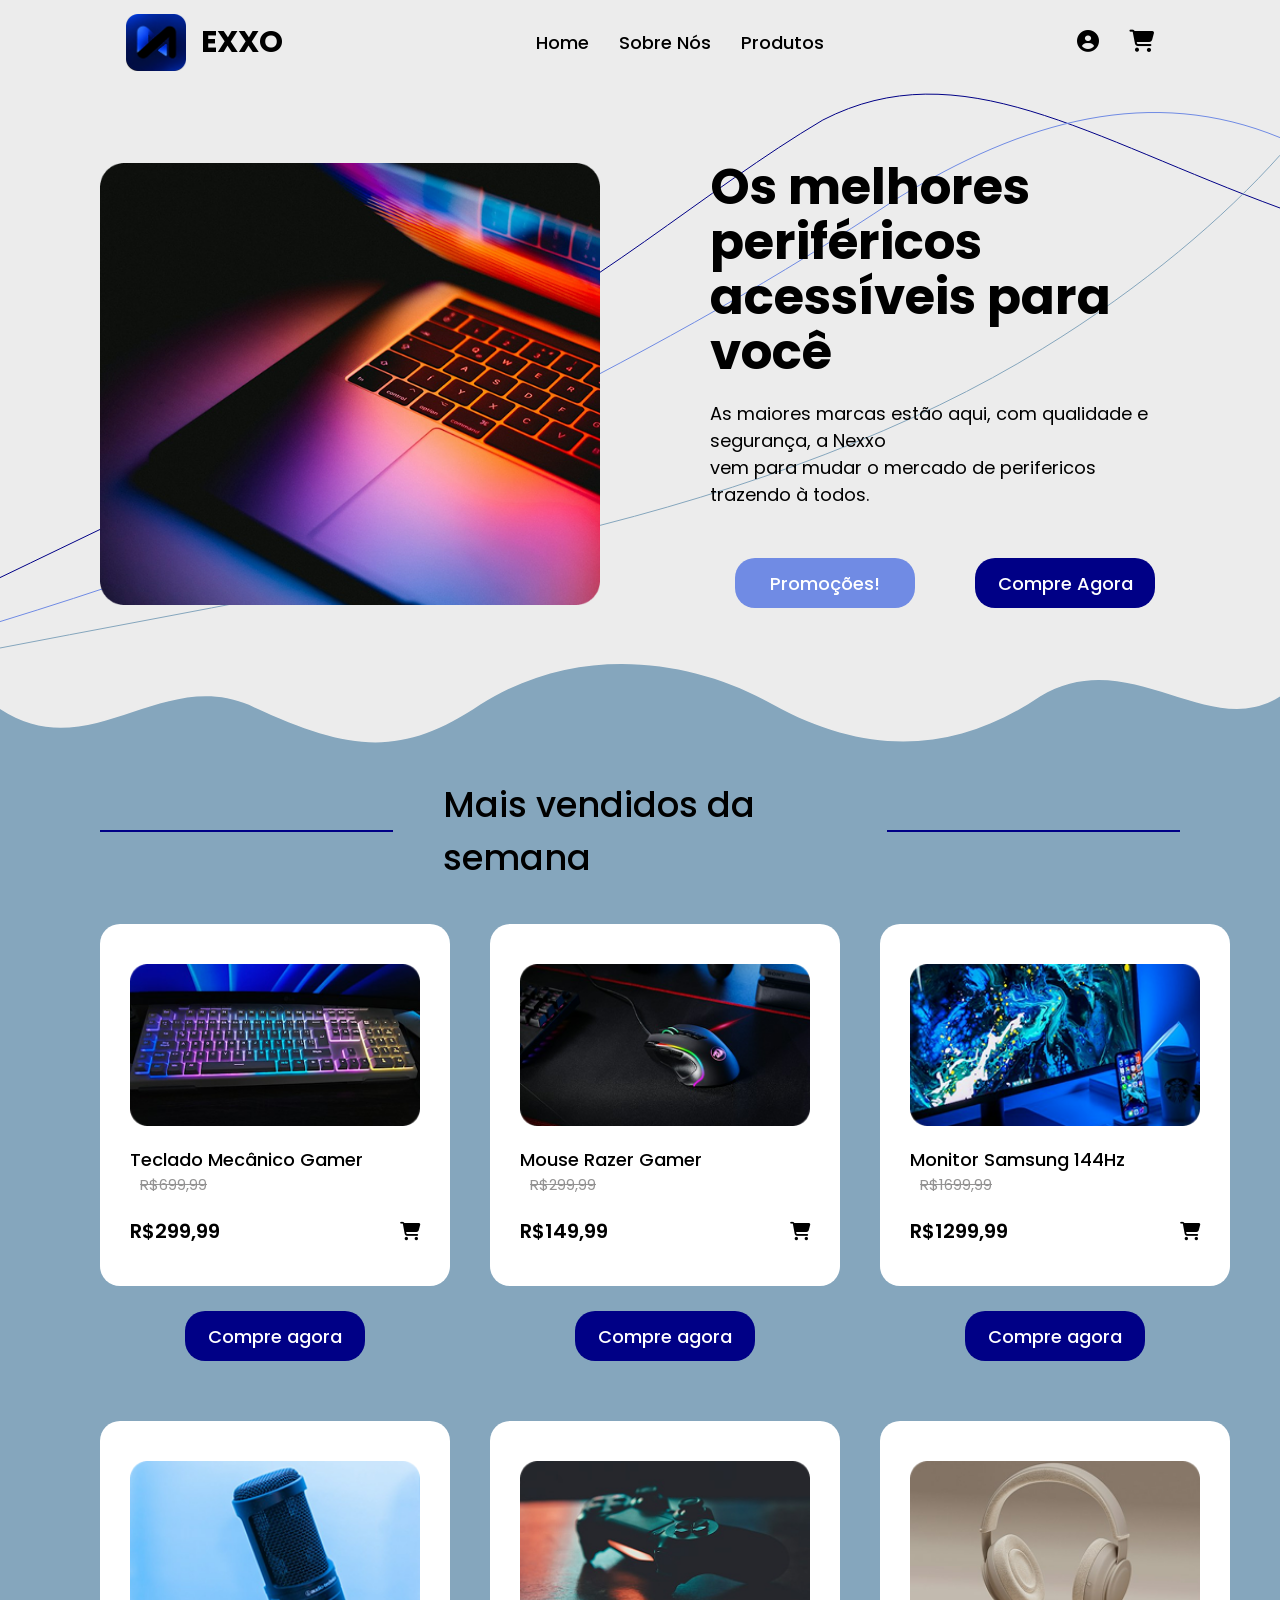
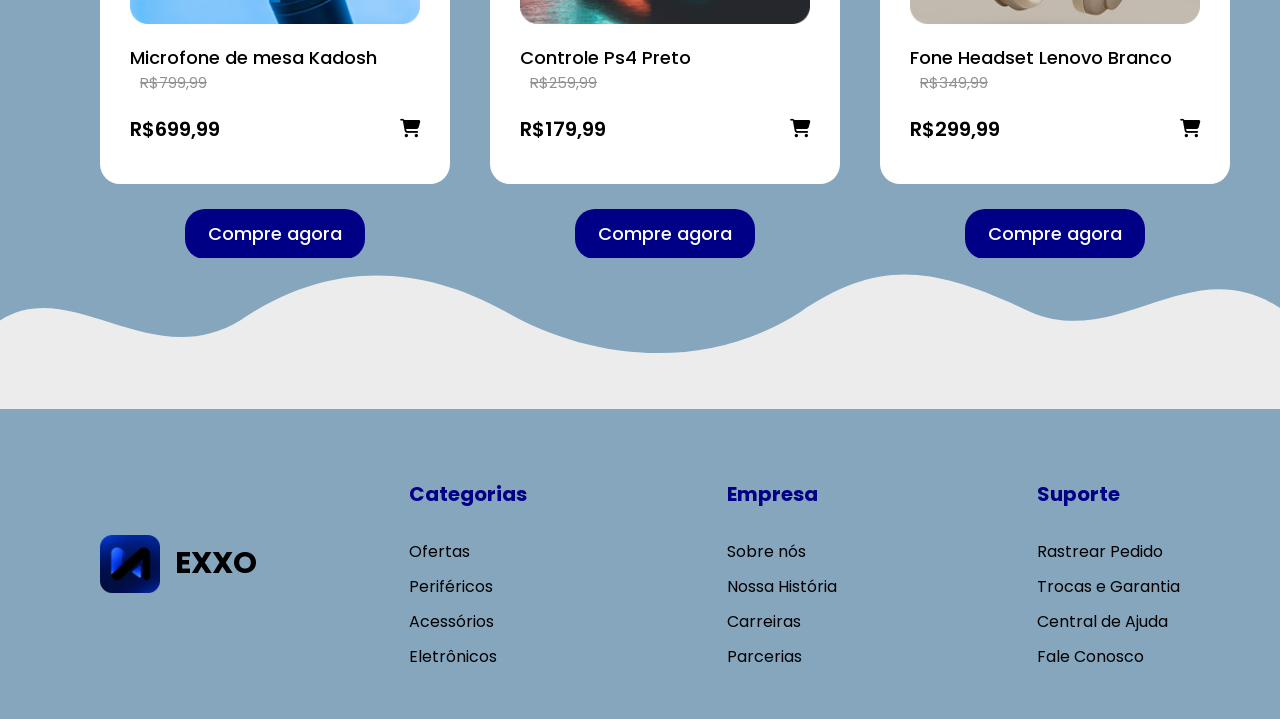
==== index.html @ 0039ce67 "Add files via upload" ====
<!DOCTYPE html>
<html lang="pt-br">

<head>
    <meta charset="UTF-8">
    <meta name="viewport" content="width=device-width, initial-scale=1.0">
    <link rel="preconnect" href="https://fonts.googleapis.com">
    <link rel="stylesheet" href="css/style.css">
    <link rel="preconnect" href="https://fonts.gstatic.com" crossorigin>
    <link rel="shortcut icon" href="img/favicon-16x16.png" type="image/x-icon">
    <link
        href="https://fonts.googleapis.com/css2?family=Intel+One+Mono:ital,wght@0,300..700;1,300..700&family=Poppins:ital,wght@0,100;0,200;0,300;0,400;0,500;0,600;0,700;0,800;0,900;1,100;1,200;1,300;1,400;1,500;1,600;1,700;1,800;1,900&display=swap"
        rel="stylesheet">
    <link rel="stylesheet" href="https://cdnjs.cloudflare.com/ajax/libs/font-awesome/6.5.0/css/all.min.css">

    <title>Home | Nexxo</title>
</head>

<body>
    <header>
        <div class="LogoHeader">
            <img src="img/LogoNexxo.png" alt="Logo da empresa Nexxo">
            <p class="NomeEmpresa">EXXO</p>
        </div>

        <nav>
            <ol>
                <li><a href="">Home</a></li>
                <li><a href="">Sobre Nós</a></li>
                <li><a href="Compra.html">Produtos</a></li>
            </ol>
        </nav>

        <div class="IconesHeader">
            <a href="Login.html">
                <i class="fa-solid fa-circle-user"></i>
            </a>

            <a href="">
                <i class="fa-solid fa-cart-shopping"></i>
            </a>
        </div>
    </header>

    <main class="PaginaHome">

        <section class="HeroSection">

            <svg class="LinhasDecorativas" viewBox="0 0 1400 600" preserveAspectRatio="none">

                <path d="M0 520
           C180 430, 320 360, 480 280
           C650 195, 770 80, 900 0
           C1050 -80, 1190 20, 1400 100" class="LinhaDecorativa LinhaEscura">
                </path>

                <path d="M0 570
           C220 500, 390 430, 560 340
           C730 250, 850 180, 980 90
           C1120 0, 1260 -40, 1400 20" class="LinhaDecorativa LinhaRoxa">
                </path>

                <path d="M0 600
           C200 560, 420 520, 620 470
           C820 420, 1000 350, 1140 260
           C1250 190, 1340 110, 1400 40" class="LinhaDecorativa LinhaClara">
                </path>

            </svg>

            <img src="img/ImgPrincipal.png" alt="">

            <div class="TextosBotoes">
                <h1 class="Branding">Os melhores periféricos<br> acessíveis para você</h1>

                <p class="Descricao">As maiores marcas estão aqui, com qualidade e segurança, a Nexxo<br> vem para mudar
                    o mercado de perifericos trazendo à todos.</p>

                <div class="Botoes">
                    <a class="BotaoPromo" href="">Promoções!</a>

                    <a class="BotaoCompre" href="">Compre Agora</a>
                </div>
            </div>

        </section>

        <section class="Dashboard">

            <svg class="Onda OndaTopo" viewBox="0 0 1440 120" preserveAspectRatio="none">

                <path d="
            M0,60
            C100,130 180,10 280,55
            C390,110 450,120 540,55
            C650,-20 780,0 870,55
            C980,120 1080,110 1170,45
            C1270,-20 1360,100 1440,45
            L1440,120
            L0,120
            Z
        " />
            </svg>

            <div class="TituloSecao">
                <h3>Mais vendidos da semana</h3>
            </div>

            <div class="Produtos">

                <div class="Produto">
                    <div class="CardProduto">
                        <img src="img/ImgTeclado.png" alt="Teclado Mecanico Rgb">
                        <P class="Tipo">Teclado Mecânico Gamer</P>
                        <p class="Desconto">R$699,99</p>

                        <div class="PrecoCarrinho">
                            <p class="Preco">R$299,99</p>

                            <a href="">
                                <i class="fa-solid fa-cart-shopping"></i>
                            </a>
                        </div>
                    </div>
                    <a class="ComprarAgora" href="">
                        Compre agora
                    </a>
                </div>

                <div class="Produto">
                    <div class="CardProduto">
                        <img src="img/ImgMouse.png" alt="Mouse Gamer da empresa Razer">
                        <P class="Tipo">Mouse Razer Gamer</P>
                        <p class="Desconto">R$299,99</p>

                        <div class="PrecoCarrinho">
                            <p class="Preco">R$149,99</p>

                            <a href="">
                                <i class="fa-solid fa-cart-shopping"></i>
                            </a>
                        </div>
                    </div>
                    <a class="ComprarAgora" href="">
                        Compre agora
                    </a>
                </div>

                <div class="Produto">
                    <div class="CardProduto">
                        <img src="img/ImgMonitor.png" alt="Monitor Samsung 24 polegadas e 144Hz">
                        <P class="Tipo">Monitor Samsung 144Hz</P>
                        <p class="Desconto">R$1699,99</p>

                        <div class="PrecoCarrinho">
                            <p class="Preco">R$1299,99</p>

                            <a href="">
                                <i class="fa-solid fa-cart-shopping"></i>
                            </a>
                        </div>
                    </div>
                    <a class="ComprarAgora" href="Compra.html">
                        Compre agora
                    </a>
                </div>

                <div class="Produto">
                    <div class="CardProduto">
                        <img src="img/ImgMicrofone.png" alt="Microfone preto de mesa da marca Kadosh">
                        <P class="Tipo">Microfone de mesa Kadosh</P>
                        <p class="Desconto">R$799,99</p>

                        <div class="PrecoCarrinho">
                            <p class="Preco">R$699,99</p>

                            <a href="">
                                <i class="fa-solid fa-cart-shopping"></i>
                            </a>
                        </div>
                    </div>
                    <a class="ComprarAgora" href="">
                        Compre agora
                    </a>
                </div>

                <div class="Produto">
                    <div class="CardProduto">
                        <img src="img/ImgControle.png" alt="Controle preto de Playstation 4">
                        <P class="Tipo">Controle Ps4 Preto</P>
                        <p class="Desconto">R$259,99</p>

                        <div class="PrecoCarrinho">
                            <p class="Preco">R$179,99</p>

                            <a href="">
                                <i class="fa-solid fa-cart-shopping"></i>
                            </a>
                        </div>
                    </div>
                    <a class="ComprarAgora" href="">
                        Compre agora
                    </a>
                </div>

                <div class="Produto">
                    <div class="CardProduto">
                        <img src="img/ImgFone.png" alt="Fone Headset Branco Lenovo">
                        <P class="Tipo">Fone Headset Lenovo Branco</P>
                        <p class="Desconto">R$349,99</p>

                        <div class="PrecoCarrinho">
                            <p class="Preco">R$299,99</p>

                            <a href="">
                                <i class="fa-solid fa-cart-shopping"></i>
                            </a>
                        </div>
                    </div>
                    <a class="ComprarAgora" href="">
                        Compre agora
                    </a>
                </div>
            </div>

            <svg class="Onda OndaBaixo" viewBox="0 0 1440 120" preserveAspectRatio="none">

                <path d="
            M0,60
            C100,130 180,10 280,55
            C390,110 450,120 540,55
            C650,-20 780,0 870,55
            C980,120 1080,110 1170,45
            C1270,-20 1360,100 1440,45
            L1440,120
            L0,120
            Z
        " />
            </svg>
        </section>
    </main>

    <footer>
        <div class="LogoFooter">
            <img src="img/LogoNexxo.png" alt="Logo da empresa Nexxo">
            <p class="NomeEmpresa">EXXO</p>
        </div>

        <div class="Informacoes">

            <div class="CategoriasFooter">
                <h3 class="FooterDivisao">Categorias</h3>
                <a href="">Ofertas</a>
                <a href="">Periféricos</a>
                <a href="">Acessórios</a>
                <a href="">Eletrônicos</a>
            </div>

            <div class="EmpresaFooter">
                <h3 class="FooterDivisao">Empresa</h3>
                <a href="">Sobre nós</a>
                <a href="">Nossa História</a>
                <a href="">Carreiras</a>
                <a href="">Parcerias</a>
            </div>

            <div class="SuporteFooter">
                <h3 class="FooterDivisao">Suporte</h3>
                <a href="">Rastrear Pedido</a>
                <a href="">Trocas e Garantia</a>
                <a href="">Central de Ajuda</a>
                <a href="">Fale Conosco</a>
            </div>

        </div>
    </footer>
</body>

</html>
---- css/style.css ----
*{
    box-sizing: border-box;
    font-family: "Poppins", sans-serif;   
}
body{
    background-color: #ECECEC;
    margin: 0;
}
header{
    display: flex;
    align-items: center;
    justify-content: space-around;
    background-color: #ECECEC;
    position: fixed;
    top: 0;
    width: 100%;
    height: 85px;
    left: 0;
    z-index: 10;
}
.PaginaHome{
    padding-top: 120px;
}
.LogoHeader{
    display: flex;
    align-items: center;
    gap: 15px;
    margin: 0;
}
.LogoHeader img{
    width: 60px;
}
.NomeEmpresa{
    font-size: 30px;
    font-weight: 700;
    cursor: default;
}

nav ol{
    display: flex;
    gap: 30px;
    list-style-type: none;
    margin: 0;
    padding: 0;
}
nav a{
    text-decoration: none;
    font-size: 18px;
    font-weight: 500;
    color: black;
    position: relative;
}
nav a::after {
    content: "";
    position: absolute;
    width: 0;
    height: 2px;
    left: 0;
    bottom: -5px;
    background-color: #000086;
    transition: 0.3s;
}

nav a:hover::after {
    width: 100%;
}
.IconesHeader {
    display: flex;
    gap: 30px;
}
.IconesHeader i{
    font-size: 22px;
    color: black;
    transition: 0.3s;
}
.IconesHeader i:hover{
    color: #708BE4;
}
.HeroSection{
    display: flex;
    align-items: center;
    margin: 40px 100px 0;
    gap: 110px;
    position: relative
}
.LinhasDecorativas {
    position: absolute;
    top: -40px;
    left: -100px;
    width: calc(100% + 200px);
    height: calc(100% + 80px);
    z-index: 0;
    pointer-events: none;
    overflow: visible;
}

.LinhaDecorativa {
    fill: none;
    stroke: #708BE4;
    stroke-width: 1;
    vector-effect: non-scaling-stroke;
}
.LinhaEscura{
    stroke: #000086;
}
.LinhaClara{
    stroke: #85A6BD;
}
.HeroSection img{
    width: 500px;
    position: relative;
    z-index: 1;
}
.Branding{
    font-size: 50px;
    line-height: 1.1;
    margin: 0 0 20px 0;
    position: relative;
    z-index: 1;
}
.Descricao{
    font-size: 18px;
    margin: 0 0 50px 0;
    position: relative;
    z-index: 1;
}
.Botoes{
    display: flex;
    justify-content: center;
    gap: 60px;
    position: relative;
    z-index: 1;
}
.BotaoPromo{
    background-color: #708BE4;
    font-weight: 500;
    font-size: 18px;
    width: 180px;
    height: 50px;
    display: flex;
    justify-content: center;
    align-items: center;
    color: white;
    text-decoration: none;
    border-radius: 20px;
    transition: 0.3s;
}
.BotaoPromo:hover{
    opacity: 0.7;
    font-size: 20px;
    width: 190px;
    height: 55px;
}
.BotaoCompre{
    background-color: #000086;
    font-weight: 500;
    font-size: 18px;
    width: 180px;
    height: 50px;
    display: flex;
    justify-content: center;
    align-items: center;
    color: white;
    text-decoration: none;
    border-radius: 20px;
    transition: 0.3s;
}
.BotaoCompre:hover{
    opacity: 0.7;
    font-size: 20px;
    width: 190px;
    height: 55px;
}
.Dashboard{
    background-color: #85A6BD;
    position: relative;
    margin-top: 150px;
}
.Onda {
    position: absolute;
    left: 0;
    width: 100%;
    height: 100px;
    display: block;
}
.Onda path {
    fill: #85A6BD;
}
.OndaTopo {
    top: -99px;
}
.OndaBaixo {
    bottom: -99px;
    transform: rotate(180deg);
}
.TituloSecao{
    display: flex;
    justify-content: center;
    align-items: center;
    gap: 50px;
    margin: 20px 100px 0;
}
.TituloSecao::before,
.TituloSecao::after{
    content: "";
    width: 350px;
    height: 2px;
    background-color: #000086;
    margin: 20px 0 0;
}
.TituloSecao h3 {
    margin: 20px 0 0;
    font-size: 35px;
    font-weight: 500;
}
.Produtos{
    margin: 40px 100px 20px;
    display: grid;
    justify-content: space-between;
    grid-template-columns: repeat(3, 350px);
    column-gap: 40px;
    row-gap: 60px;
}
.Produto{
    display: flex;
    flex-direction: column;
    align-items: center;
}
.CardProduto{
    background-color: white;
    width: 350px;
    display: flex;  
    flex-direction: column;
    border-radius: 20px;
    padding: 40px 30px;
}
.Tipo{
    font-size: 18px;
    font-weight: 500;
    margin: 20px 0 0;
}
.Desconto{
    font-size: 15px;
    margin: 0 10px 0;
    color: #939292;
    text-decoration: line-through;
}
.PrecoCarrinho{
    display: flex;
    justify-content: space-between;
    align-items: center;
    margin-top: 20px;
    width: 100%;
    font-weight: 600;
}
.Preco{
    font-size: 20px;
    margin: 0;
}
.PrecoCarrinho a{
    color: black;
    font-size: 18px;
    transition: 0.3s;
}
.PrecoCarrinho a:hover{
    color: #708BE4;
}
.ComprarAgora{
    background-color: #000086;
    font-weight: 500;
    font-size: 18px;
    width: 180px;
    height: 50px;
    display: flex;
    justify-content: center;
    align-items: center;
    color: white;
    text-decoration: none;
    border-radius: 20px;
    margin-top: 25px;
    transition: 0.3s;
}
.ComprarAgora:hover{
    opacity: 0.7;
    font-size: 20px;
    width: 190px;
}
footer{
    background-color: #85A6BD;
    display: flex;
    align-items: center;
    justify-content: space-between;
    margin: 150px 0 0;
    padding: 50px 100px;
}
.LogoFooter{
    display: flex;
    align-items: center;
    gap: 15px;
    margin: 0;
}
.LogoFooter img{
    width: 60px;
}
.Informacoes {
    display: flex;
    gap: 200px;
}
.CategoriasFooter,
.EmpresaFooter,
.SuporteFooter {
    display: flex;
    flex-direction: column;
    gap: 10px;
}
.FooterDivisao{
    color: #000086;
    cursor: default;
    font-size: 20px;
}
.Informacoes a{
    font-size: 16px;
    text-decoration: none;
    color: black;
     transition: 0.2s;
}
.Informacoes a:hover {
    color: #ffffff;
}

/* Pagina de Login */
.Login {
    display: flex;
    width: 100%;
    height: 100vh;
    position: relative;
    overflow: hidden;

    background:
        radial-gradient(
            circle at 22% 45%,
            rgba(112, 139, 228, 0.20),
            transparent 32%
        ),
        radial-gradient(
            circle at 42% 70%,
            rgba(133, 166, 189, 0.18),
            transparent 30%
        ),
        #ECECEC;
}
.DadosLogin {
    width: 50%;

    display: flex;
    justify-content: center;
    align-items: center;
    position: relative;
    z-index: 2;
}
.CaixaLogin {
    width: 430px;
    display: flex;
    flex-direction: column;
    align-items: center;
    padding: 40px 35px;
    background: rgba(255, 255, 255, 0.16);
    backdrop-filter: blur(14px);
    -webkit-backdrop-filter: blur(14px);
    border: 1px solid rgba(255, 255, 255, 0.55);
    border-radius: 20px;
    box-shadow:
        0 8px 32px rgba(0, 0, 0, 0.08),
        inset 0 1px 0 rgba(255, 255, 255, 0.45);
}
.TopoLogin {
    width: 100%;
    display: flex;
    align-items: center;
    justify-content: center;
    gap: 30px;
}

.TopoLogin h2 {
    margin: 0;
    font-size: 20px;
}
.LinkHome {
    color: black;
    text-decoration: none;
    font-size: 20px;
    transition: 0.3s;
}
.LinkHome:hover {
    color: #85A6BD;
}
.Formulario{
    margin-top: 20px;
    display: flex;
    flex-direction: column;
    align-items: center;
    gap: 20px;
}
.Campo{
    display: flex;
    flex-direction: column;
    width: 350px;
}
.Campo label{
    font-size: 18px;
    margin-bottom: 8px;
}
.Campo input{
    width: 100%;
    height: 50px;
    border: 1px solid rgba(133, 166, 189, 0.8);
    border-radius: 8px;
    background: rgba(255, 255, 255, 0.30);
    padding: 0 15px;
    font-size: 15px;
    outline: none;
    border-radius: 10px;
    transition: 0.3s;
}
.Campo input:focus {
    border-color: #708BE4;
    background: rgba(255, 255, 255, 0.50);
    box-shadow: 0 0 0 3px rgba(112, 139, 228, 0.12);
}
.AcessarConta{
    width: 250px;
    height: 40px;
    border-radius: 10px;
    background-color: #000086;
    border: none;
    cursor: pointer;
    font-size: 16px;
    margin-top: 20px;
    font-weight: 500;
    color: white;
    transition: 0.3s;
}
.AcessarConta:hover{
    opacity: 0.7;
}
.ContaGoogle{
    display: flex;
    flex-direction: column;
    align-items: center;
    margin-top: 20px;
    
}
.EntrarCriarConta a{
    text-decoration: none;
    color: #000086;
    cursor: pointer;
    transition: 0.3s;
}
.EntrarCriarConta a:hover{
    color: #708BE4;
}
.Google{
    width: 220px;
    height: 40px;
    border-radius: 10px;
    background-color: #708BE4;
    border: none;
    cursor: pointer;
    font-size: 16px;
    font-weight: 500;
    color: white;
    transition: 0.3s;
    display: flex;
    align-items: center;
    justify-content: center;
    gap: 10px;
}
.Google:hover{
    opacity: 0.7;
}
.ImgLogin{
    width: 50%;
    height: 100vh;
}
.ImgLogin img{
    width: 100%;
    height: 100%;
    object-fit: cover;
    display: block;
}
.OndaLogin {
    position: absolute;
    left: 0;
    width: 100%;
    height: 100px;
    z-index: 5;
    pointer-events: none;
}
.OndaLogin path {
    fill: #85A6BD;
}
.OndaLoginTopo {
    top: 0;
    transform: rotate(180deg);
}
.OndaLoginBaixo {
    bottom: 0;
}             

/* PAGINA DE CRIAR CONTA */
.CriarConta {
    width: 100%;
    height: 100vh;
    position: relative;
    overflow: hidden;
    display: flex;
    justify-content: center;
    align-items: center;
    background:
        radial-gradient(
            circle at 25% 40%,
            rgba(112, 139, 228, 0.20),
            transparent 30%
        ),
        radial-gradient(
            circle at 75% 65%,
            rgba(133, 166, 189, 0.25),
            transparent 35%
        ),
        #ECECEC;
}
.Cadastro {
    width: 750px;
    display: flex;
    flex-direction: column;
    align-items: center;
    padding: 35px 50px;
    background: rgba(255, 255, 255, 0.20);
    backdrop-filter: blur(12px);
    -webkit-backdrop-filter: blur(12px);
    border: 1px solid rgba(255, 255, 255, 0.45);
    border-radius: 20px;
    box-shadow: 0 8px 32px rgba(0, 0, 0, 0.08);
    position: relative;
    z-index: 2;
}
.TopoCadastro {
    text-align: center;
}
.TopoCadastro h2 {
    font-size: px;
    margin: 0;
}
.TopoCadastro p {
    font-size: 15px;
    color: #666;
    margin: 0;
}
.TituloCadastro {
    display: flex;
    align-items: center;
    justify-content: center;
    gap: 40px;
}
.TituloCadastro h2 {
    margin: 0;
    font-size: 30px;
}
.TituloCadastro .LinkHome {
    color: black;
    font-size: 20px;
    text-decoration: none;
    transition: 0.3s;
}
.TituloCadastro .LinkHome:hover {
    color: #85A6BD;
}
.FormularioConta {
    width: 100%;
    display: grid;
    grid-template-columns: 1fr 1fr;
    column-gap: 60px;
    row-gap: 12px;
}
.FormularioConta .Campo {
    width: 100%;
    display: flex;
    flex-direction: column;
}
.FormularioConta .Campo label {
    font-size: 16px;
    margin-bottom: 6px;
}
.FormularioConta .Campo input {
    width: 100%;
    height: 42px;
    border: 1px solid rgba(133, 166, 189, 0.8);
    border-radius: 8px;
    background: rgba(255, 255, 255, 0.30);
    padding: 0 12px;
    font-size: 14px;
    outline: none;
    transition: 0.3s;
}
.FormularioConta .Campo input:focus {
    border-color: #708BE4;
    background: rgba(255, 255, 255, 0.50);
    box-shadow: 0 0 0 3px rgba(112, 139, 228, 0.12);
}
.CampoNome,
.CampoEmail {
    grid-column: 1 / 3;
}
.BotaoCriarConta {
    grid-column: 1 / 3;
    width: 250px;
    height: 42px;
    justify-self: center;
    margin-top: 10px;
    border: none;
    border-radius: 10px;
    background-color: #000086;
    color: white;
    font-size: 16px;
    font-weight: 500;
    cursor: pointer;
    transition: 0.3s;
}
.BotaoCriarConta:hover {
    opacity: 0.7;
}
.EntrarLogin {
    margin-top: 20px;
    font-size: 15px;
}
.EntrarLogin a {
    color: #000086;
    text-decoration: none;
    font-weight: 500;
    transition: 0.3s;
}
.EntrarLogin a:hover {
    color: #708BE4;
}

/** PÁGINA DE COMPRA **/

.SecaoCompra {
    width: 85%;
    max-width: 1300px;
    height: 480px;
    margin: 150px auto 80px;
    display: flex;
    border-radius: 15px;
    overflow: hidden;
    position: relative;
    z-index: 2;
    box-shadow: 0 8px 25px rgba(0, 0, 0, 0.08);
}
.SecaoCompra::before {
    content: "";
    position: absolute;
    top: 0;
    left: 0;
    width: 50%;
    height: 100%;
    background:
        radial-gradient(
            circle at 25% 40%,
            rgba(112, 139, 228, 0.35),
            transparent 35%
        ),
        radial-gradient(
            circle at 75% 70%,
            rgba(133, 166, 189, 0.35),
            transparent 40%
        );

    z-index: 0;
    pointer-events: none;
}
.LadoImagem {
    width: 50%;
    height: 100%;
    display: flex;
    justify-content: center;
    align-items: center;
    padding: 50px;
    background: rgba(255, 255, 255, 0.18);
    backdrop-filter: blur(12px);
    -webkit-backdrop-filter: blur(12px);
    border: 1px solid rgba(255, 255, 255, 0.45);
    box-shadow: 0 8px 32px rgba(0, 0, 0, 0.08);
    position: relative;
    z-index: 1;
}
.DestaqueProduto img {
    width: 90%;
    max-width: 500px;
    height: auto;
    object-fit: contain;
    position: relative;
    z-index: 2;
}
.LadoInformacoes {
    width: 50%;
    height: 100%;
    background-color: #85A6BD;
    padding: 40px 50px;
    display: flex;
    flex-direction: column;
}
.TipoProduto {
    color: white;
    font-size: 20px;
    font-weight: 600;
    line-height: 1.45;
    margin: 0;
}
.Avaliacao {
    display: flex;
    align-items: center;
    gap: 10px;
    margin-top: 10px;
}
.Estrelas {
    display: flex;
    gap: 5px;
}
.Estrelas i {
    color: #FFF500;
    font-size: 17px;
}
.Avaliacao span {
    color: white;
    font-size: 12px;
    font-weight: 500;
}
.DadosVenda {
    width: 100%;
    display: flex;
    justify-content: space-between;
    align-items: center;
    margin-top: 22px;
}
.VendidoPor,
.CodVenda {
    color: white;
    font-size: 12px;
    font-weight: 600;
    margin: 0;
}
.DetalhesCompra {
    width: 100%;
    display: flex;
    justify-content: space-between;
    align-items: flex-start;
    margin-top: 25px;
}
.AreaPreco {
    width: 48%;
    display: flex;
    flex-direction: column;
}
.PrecoAntigo {
    color: rgba(255, 255, 255, 0.65);
    font-size: 13px;
    text-decoration: line-through;
    margin: 0;
}
.PrecoAtual {
    color: white;
    font-size: 34px;
    font-weight: 700;
    margin: 8px 0 0;
}
.Parcelamento {
    color: rgba(255, 255, 255, 0.85);
    font-size: 12px;
    margin: 2px 0 0;
}
.AreaEntrega {
    width: 45%;
    display: flex;
    flex-direction: column;
    padding-top: 40px;
}
.Estoque {
    display: flex;
    align-items: center;
    gap: 8px;
    color: white;
    font-size: 13px;
    font-weight: 500;
}
.Estoque i {
    color: white;
    font-size: 15px;
}
.Frete {
    width: 100%;
    margin-top: 20px;
}
.AbrirFrete {
    width: 100%;
    background: none;
    border: none;
    padding: 0;
    display: flex;
    align-items: center;
    justify-content: space-between;
    color: white;
    font-size: 13px;
    font-weight: 500;
    cursor: pointer;
    transition: 0.3s;
}
.AbrirFrete span {
    display: flex;
    align-items: center;
    gap: 8px;
}
.AbrirFrete:hover {
    opacity: 0.7;
}
.SetaFrete {
    font-size: 11px;
    transition: 0.3s;
}
.CalculoFrete {
    display: none;
    flex-direction: row;
    gap: 8px;
    margin-top: 12px;
}
.InputCep {
    flex: 1;
    height: 38px;
    padding: 0 12px;
    border: 1px solid rgba(133, 166, 189, 0.8);
    border-radius: 8px;
    background: rgba(255, 255, 255, 0.30);
    color: #333;
    font-size: 12px;
    outline: none;
    transition: 0.3s;
}
.InputCep::placeholder {
    color: #666;
}
.InputCep:focus {
    border-color: #708BE4;
    background: rgba(255, 255, 255, 0.50);
    box-shadow: 0 0 0 3px rgba(112, 139, 228, 0.12);
}
.BotaoCalcularFrete {
    width: 85px;
    height: 38px;
    border: none;
    border-radius: 8px;
    background-color: #000086;
    color: white;
    font-size: 12px;
    font-weight: 500;
    cursor: pointer;
    transition: 0.3s;
}

.BotaoCalcularFrete:hover {
    opacity: 0.7;
}
.LadoInformacoes .ComprarAgora {
    width: 60%;
    height: 55px;
    align-self: center;
    display: flex;
    justify-content: center;
    align-items: center;
    background-color: #000086;
    color: white;
    text-decoration: none;
    border-radius: 15px;
    font-size: 18px;
    font-weight: 700;
    text-transform: uppercase;
    margin-top: auto;
    box-shadow: 0 3px 5px rgba(0, 0, 0, 0.25);
    transition: 0.3s;
}
.LadoInformacoes .ComprarAgora:hover {
    opacity: 0.8;
    transform: translateY(-2px);
}
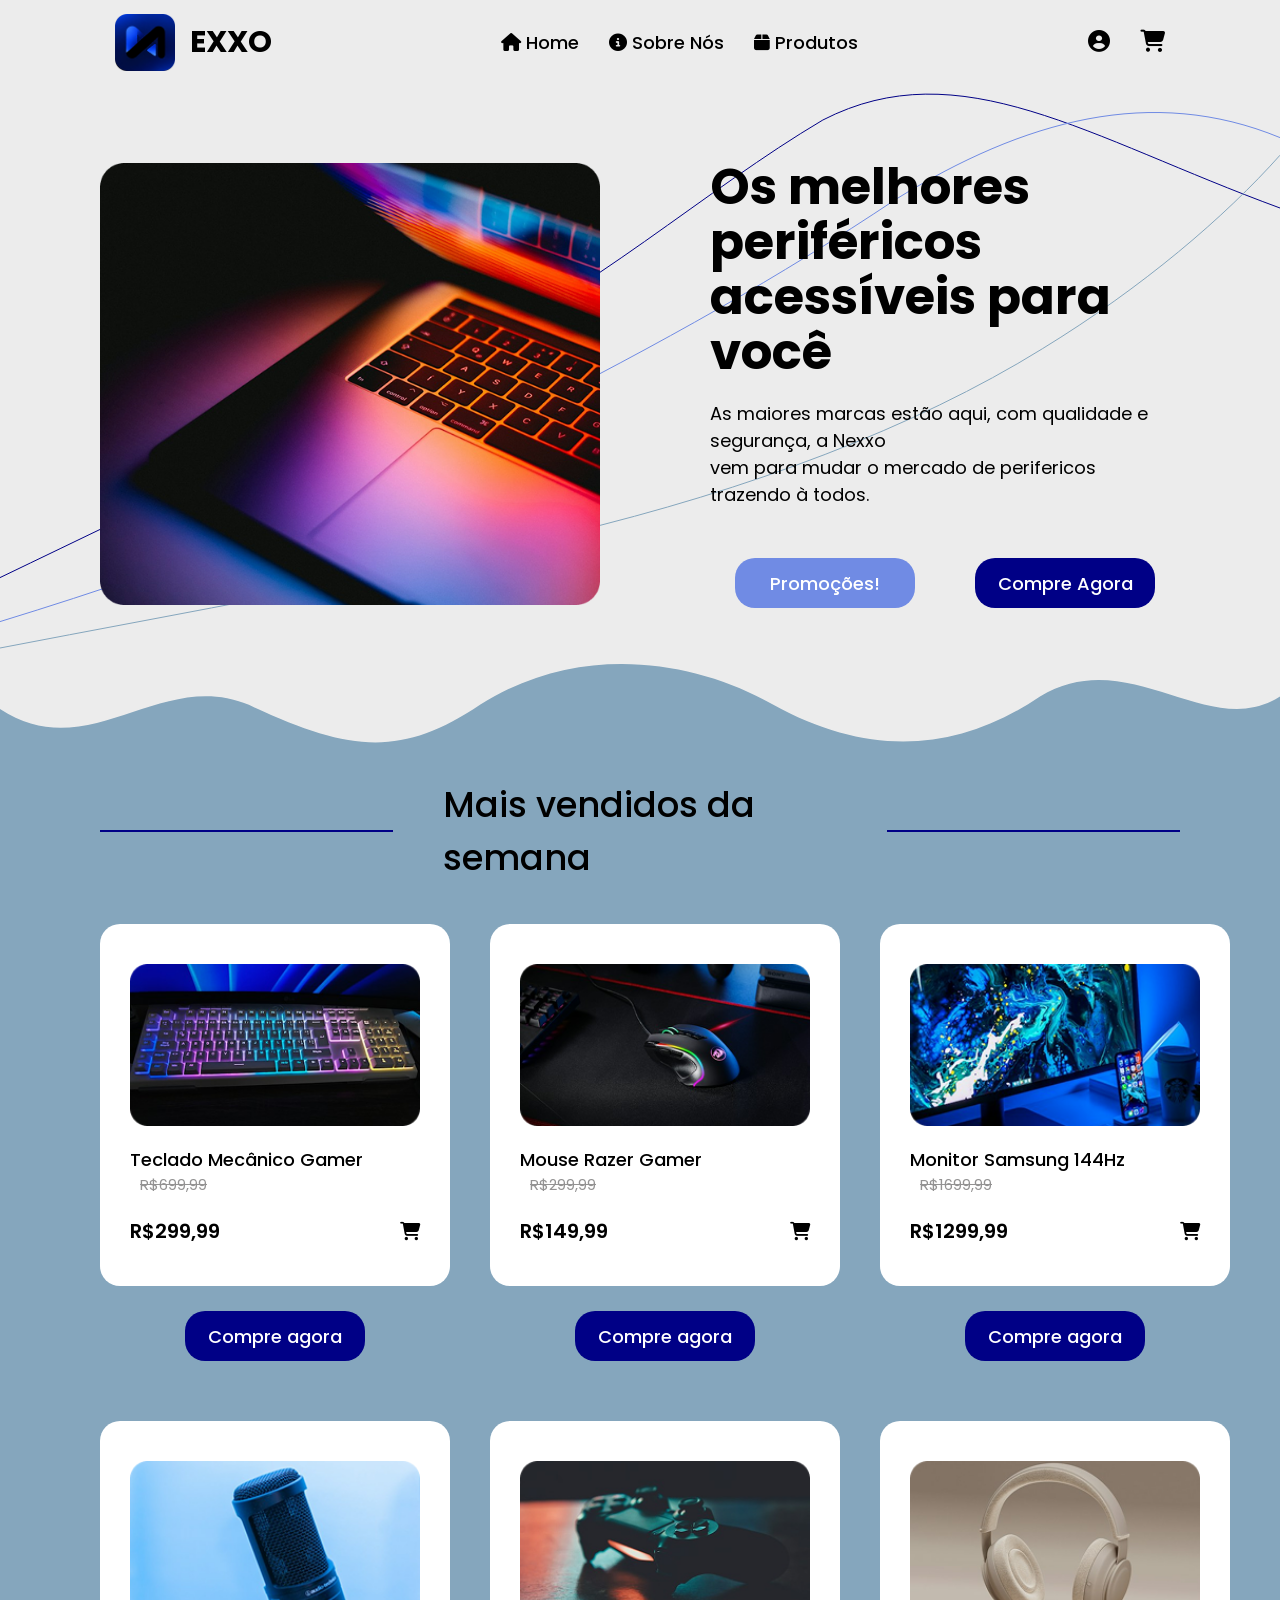
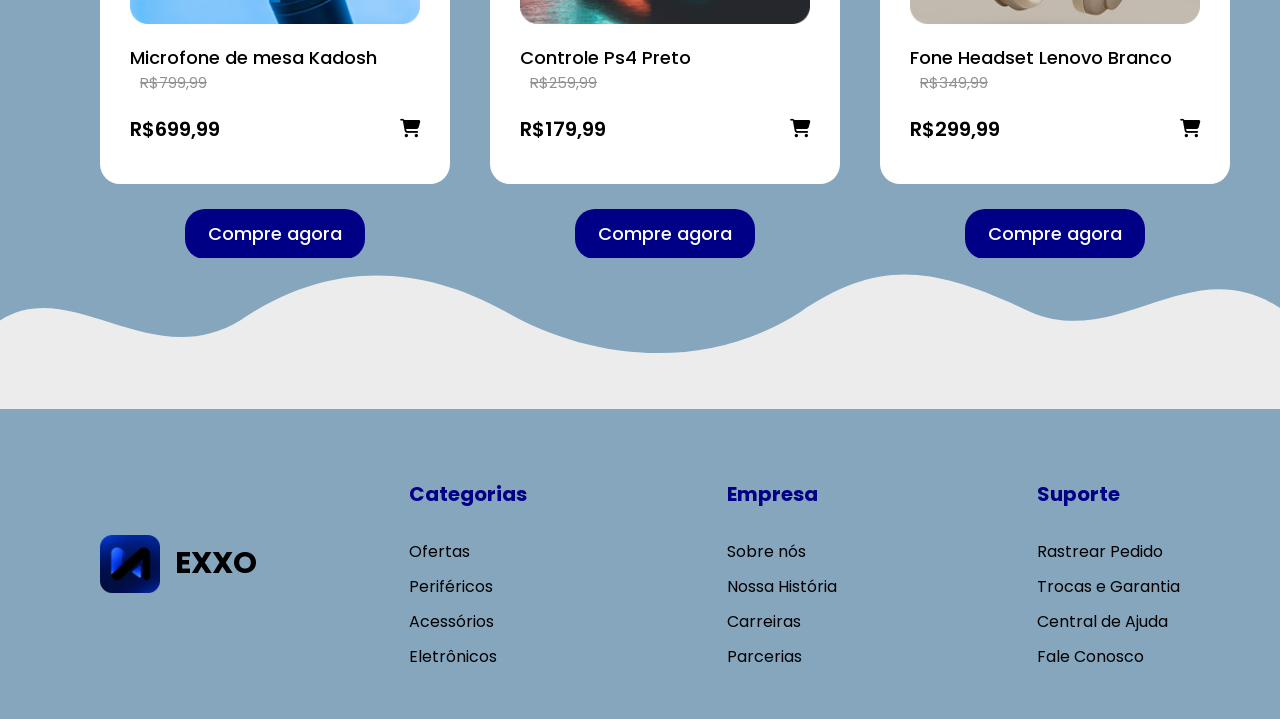
==== commit 92fc77a7: "Adiciona menu responsivo com JavaScript e estilos para navegação móvel" ====
--- a/index.html
+++ b/index.html
@@ -12,33 +12,78 @@
         href="https://fonts.googleapis.com/css2?family=Intel+One+Mono:ital,wght@0,300..700;1,300..700&family=Poppins:ital,wght@0,100;0,200;0,300;0,400;0,500;0,600;0,700;0,800;0,900;1,100;1,200;1,300;1,400;1,500;1,600;1,700;1,800;1,900&display=swap"
         rel="stylesheet">
     <link rel="stylesheet" href="https://cdnjs.cloudflare.com/ajax/libs/font-awesome/6.5.0/css/all.min.css">
+    <script src="js/script.js" defer></script>
 
     <title>Home | Nexxo</title>
 </head>
 
 <body>
     <header>
+
         <div class="LogoHeader">
-            <img src="img/LogoNexxo.png" alt="Logo da empresa Nexxo">
+            <img src="img/LogoNexxo.png" alt="Logo Nexxo">
             <p class="NomeEmpresa">EXXO</p>
         </div>
 
-        <nav>
+        <nav id="MenuNavegacao">
+
+            <button class="FecharMenu" type="button" aria-label="Fechar menu">
+                <i class="fa-solid fa-xmark"></i>
+            </button>
+
             <ol>
-                <li><a href="">Home</a></li>
-                <li><a href="">Sobre Nós</a></li>
-                <li><a href="Compra.html">Produtos</a></li>
+                <li>
+                    <a href="index.html">
+                        <i class="fa-solid fa-house"></i>
+                        Home
+                    </a>
+                </li>
+
+                <li>
+                    <a href="#">
+                        <i class="fa-solid fa-circle-info"></i>
+                        Sobre Nós
+                    </a>
+                </li>
+
+                <li>
+                    <a href="Compra.html">
+                        <i class="fa-solid fa-box"></i>
+                        Produtos
+                    </a>
+                </li>
+
+                <li class="ItemMobile">
+                    <a href="Login.html">
+                        <i class="fa-solid fa-circle-user"></i>
+                        Login
+                    </a>
+                </li>
+
+                <li class="ItemMobile">
+                    <a href="#">
+                        <i class="fa-solid fa-cart-shopping"></i>
+                        Carrinho
+                    </a>
+                </li>
             </ol>
+
         </nav>
 
         <div class="IconesHeader">
+
             <a href="Login.html">
                 <i class="fa-solid fa-circle-user"></i>
             </a>
 
-            <a href="">
+            <a href="#">
                 <i class="fa-solid fa-cart-shopping"></i>
             </a>
+
+            <button class="MenuHamburguer" type="button" aria-label="Abrir menu" aria-controls="MenuNavegacao"
+                aria-expanded="false">
+                <i class="fa-solid fa-bars"></i>
+            </button>
         </div>
     </header>
 
--- a/css/style.css
+++ b/css/style.css
@@ -17,6 +17,12 @@
     height: 85px;
     left: 0;
     z-index: 10;
+}
+.MenuHamburguer,
+.FecharMenu,
+.ItemMobile,
+header nav ol a i {
+    display: none;
 }
 .PaginaHome{
     padding-top: 120px;
@@ -890,4 +896,210 @@
 .LadoInformacoes .ComprarAgora:hover {
     opacity: 0.8;
     transform: translateY(-2px);
-}+}
+
+    @media (max-width: 767px) {
+        html,
+body {
+    width: 100%;
+}
+ .LinhasDecorativas {
+        display: block;
+        top: 0;
+        left: 0;
+        width: 100%;
+        height: 100%;
+        overflow: hidden;
+    }
+    /* Header */
+
+    header {
+        justify-content: space-between;
+        padding: 0 20px;
+    }
+
+    .LogoHeader img {
+        width: 40px;
+    }
+
+    .NomeEmpresa {
+        font-size: 24px;
+    }
+
+    .IconesHeader > a {
+        display: none;
+    }
+
+    .MenuHamburguer {
+        display: block;
+        background: none;
+        border: none;
+        color: #000086;
+        font-size: 26px;
+        cursor: pointer;
+    }
+
+    /* Menu lateral */
+
+    header nav {
+        position: fixed;
+        top: 0;
+        left: 0;
+        width: 280px;
+        max-width: 85vw;
+        height: 100dvh;
+        background-color: #ECECEC;
+        z-index: 20;
+
+        padding: 70px 25px 30px;
+
+        transform: translateX(-100%);
+        transition: transform 0.3s ease;
+
+        overflow-y: auto;
+        visibility: hidden;
+    }
+
+    header nav.MenuAberto {
+        transform: translateX(0);
+        visibility: visible;
+    }
+
+    header nav ol {
+        display: flex;
+        flex-direction: column;
+        align-items: flex-start;
+        gap: 30px;
+    }
+
+    header nav ol a {
+        display: flex;
+        align-items: center;
+        gap: 15px;
+        font-size: 18px;
+    }
+
+    header nav ol a i {
+        display: inline-block;
+        width: 25px;
+        color: #000086;
+        font-size: 20px;
+    }
+
+    .ItemMobile {
+        display: list-item;
+    }
+
+    .FecharMenu {
+        display: block;
+        position: absolute;
+        top: 25px;
+        right: 25px;
+
+        background: none;
+        border: none;
+        font-size: 25px;
+        color: #000086;
+        cursor: pointer;
+    }
+    .HeroSection{
+        flex-direction: column;
+        margin: 10px 20px;
+        gap: 20px;
+        align-items: center;
+    }
+    .HeroSection img {
+    width: 100%;
+    max-width: 350px;
+    height: auto;
+}
+
+    .Branding{
+    font-size: 28px;
+}
+.Descricao{
+    font-size: 12px;
+}
+.Botoes{
+    gap: 15px;
+    justify-content: center;
+    
+}
+.TextosBotoes {
+    width: 100%;
+    text-align: center;
+}
+.BotaoPromo,
+.BotaoCompre {
+    width: 48%;
+    font-size: 14px;
+    max-width: 180px;
+}
+.TituloSecao {
+    margin: 20px;
+    gap: 15px;
+    text-align: center;
+}
+
+.TituloSecao h3 {
+    font-size: 24px;
+}
+
+.TituloSecao::before,
+.TituloSecao::after {
+    display: none;
+}
+.Produtos {
+    grid-template-columns: repeat(2, minmax(0, 1fr));
+    margin: 30px 15px;
+    gap: 15px;
+    align-items: stretch;
+}
+.Produto{
+    height: 100%;
+}
+.CardProduto {
+    width: 100%;
+    padding: 15px 10px;
+    flex: 1;
+}
+.Tipo {
+    font-size: 13px;
+}
+
+.Preco {
+    font-size: 15px;
+}
+
+.ComprarAgora {
+    width: 100%;
+    max-width: 140px;
+    height: 40px;
+    font-size: 12px;
+}
+.CardProduto img {
+    max-width: 100%;
+    height: auto;
+}
+footer {
+    flex-direction: column;
+    padding: 40px 20px;
+    gap: 30px;
+}
+.Informacoes {
+    display: grid;
+    grid-template-columns: repeat(2, minmax(0, 1fr));
+    gap: 30px 20px;
+    width: 100%;
+}
+.FooterDivisao {
+    font-size: 17px;
+}
+
+.Informacoes a {
+    font-size: 13px;
+}
+.LogoFooter img {
+    width: 45px;
+}
+}
